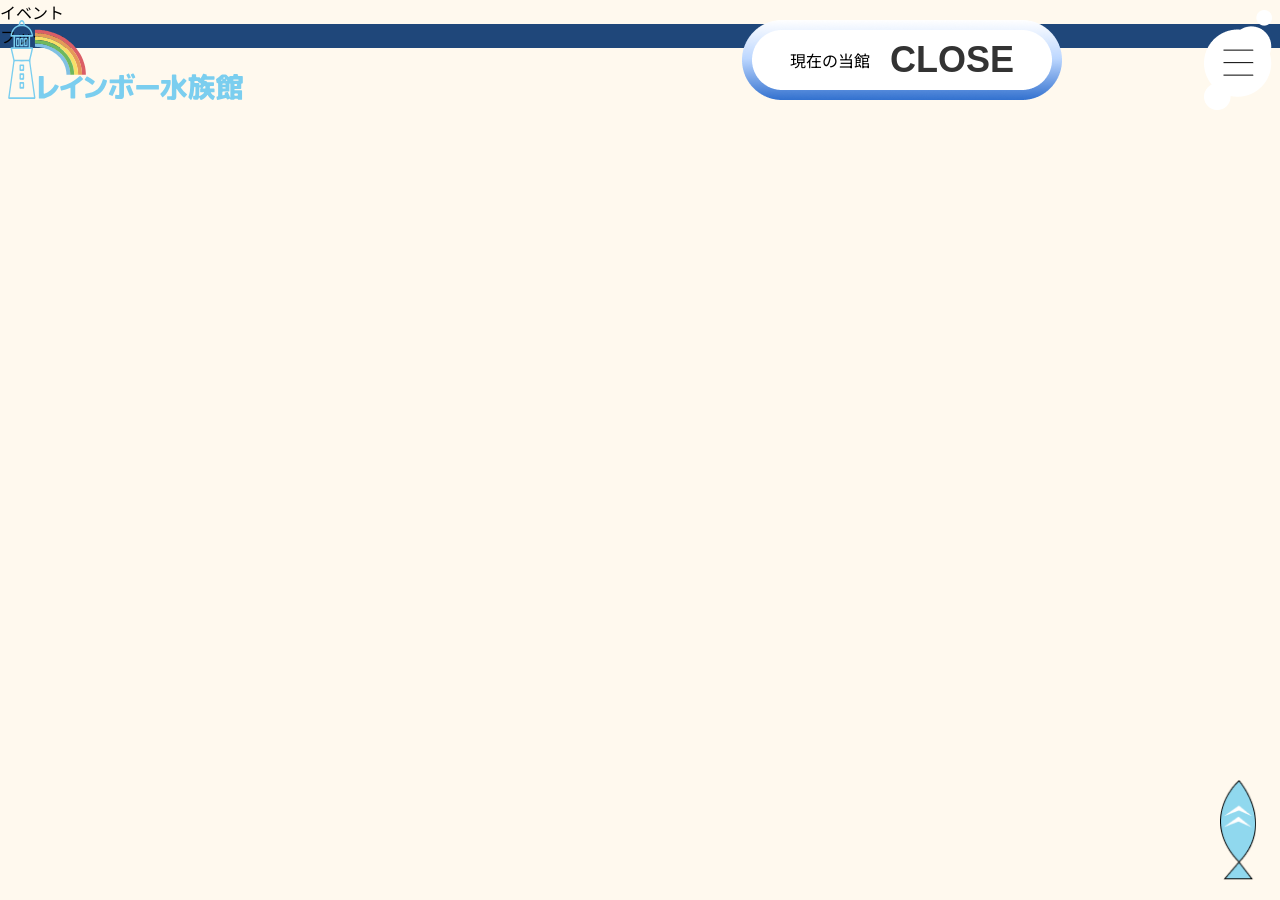
==== event.html @ 1701c0ee "更新" ====
<!doctype html>
<html lang="ja">
  <head>
    <meta charset="UTF-8" />
    <meta name="viewport" content="width=device-width, initial-scale=1.0" />
    <link rel="stylesheet" href="css/common.css" />
    <link rel="stylesheet" href="css/event.css" />
    <link rel="preconnect" href="https://fonts.googleapis.com" />
    <link rel="preconnect" href="https://fonts.gstatic.com" crossorigin />
    <link
      href="https://fonts.googleapis.com/css2?family=Noto+Sans+JP:wght@100..900&display=swap"
      rel="stylesheet"
    />
    <title>レインボー水族館｜開催予定イベントのご案内</title>
    <meta name="robots" content="none" />
  </head>
  <body>
    <div id="header"></div>

    <main id="top">
      <div class="wrap">イベント</div>
    </main>

    <div id="footer"></div>

    <script src="js/script.js"></script>
  </body>
</html>
---- css/common.css ----
@charset "utf-8";
html {
  scroll-behavior: smooth;
}
/* 共通リセット */
* {
  margin: 0;
  padding: 0;
  box-sizing: border-box;
}
img {
  width: 100%;
  vertical-align: auto;
}
a {
  text-decoration: none;
  color: #333;
}
li {
  list-style: none;
}
/* ここまで */
body {
  background-color: #fff9ee;
  font-family: "arial", "Noto Sans JP", sans-serif;
}
/* header */
header {
  width: 100%;
  position: fixed;
  z-index: 1000;
  .inner {
    width: 100%;
    padding: 10px 8px;
    display: flex;
    justify-content: space-between;
    align-items: center;
    .logo {
      height: 80px;
      img {
        height: 100%;
        object-fit: contain;
      }
    }

    .menu {
      display: flex;
      justify-content: end;
      align-items: center;
      gap: 142px;
    }
  }
}

#nowtime {
  background-image: url(../img/open.png);
  background-position: center;
  background-repeat: no-repeat;
  background-size: cover;
  width: 320px;
  height: 80px;
  padding: 0px 48px;
  display: flex;
  justify-content: space-between;
  align-items: center;
  #status {
    font-size: 36px;
    font-weight: bold;
  }
}

#hummenu {
  width: 68px;
  height: 100px;
  background-size: cover;
  background-position: center;
  background-repeat: no-repeat;
  cursor: pointer;
  background-image: url(../img/hmnomal.png);
}
#hummenu.open {
  background-image: url(../img/hmopened.png);
}
/* nav */

#humnav {
  position: fixed;
  z-index: 15;
  background-color: hsla(194, 57%, 51%, 0.8);
  width: 0%;
  height: 0vh;
  top: 0;
  right: 0;
  padding: 100px 122px;
  border-radius: 50%;
  transform: translate(50%, -50%);
  transition: 0.6s 0.2s;
  opacity: 0;
  ul,
  div {
    opacity: 0;
    transition: 0.3s;
  }
}

#humnav.open {
  opacity: 1;
  width: 100%;
  height: 100vh;
  transform: translate(0%, 0%);

  border-radius: 0;
  transition: 0.6s;
  ul,
  div {
    opacity: 1;
    transition: 0.4s 0.3s;
  }
}

#humnav {
  display: flex;
  ul,
  div {
    flex: 1;
    color: #fff;
    a {
      color: #fff;
    }
  }
  ul {
    padding: 24px 0;
    display: flex;
    flex-direction: column;
    gap: 8px;
    li {
      flex: 1;
      border-bottom: 4px solid #fff;
      font-size: 32px;
      font-weight: bold;
      transition: 0.3s;
      &:hover {
        transform: scale(1.1);
      }
      span {
        font-weight: normal;
        font-size: 16px;
        display: block;
        padding-left: 2em;
      }
    }
  }
  .textarea {
    padding: 24px;
    display: flex;
    flex-direction: column;
    justify-content: end;
    align-items: end;
    gap: 24px;
    a {
      text-decoration: underline;
      transition: 0.3s;
      &:hover {
        letter-spacing: 0.1em;
      }
    }
  }
}

/* footer */

footer {
  background: #1f477a;
}

/* totop */

.totop {
  position: fixed;
  z-index: 90;
  width: 36px;
  height: 96px;
  bottom: 24px;
  right: 24px;
}

/* その他共通 */
.wrap {
  margin: 0 auto;
  width: 100%;
  /* max-width: 1000px; */
}
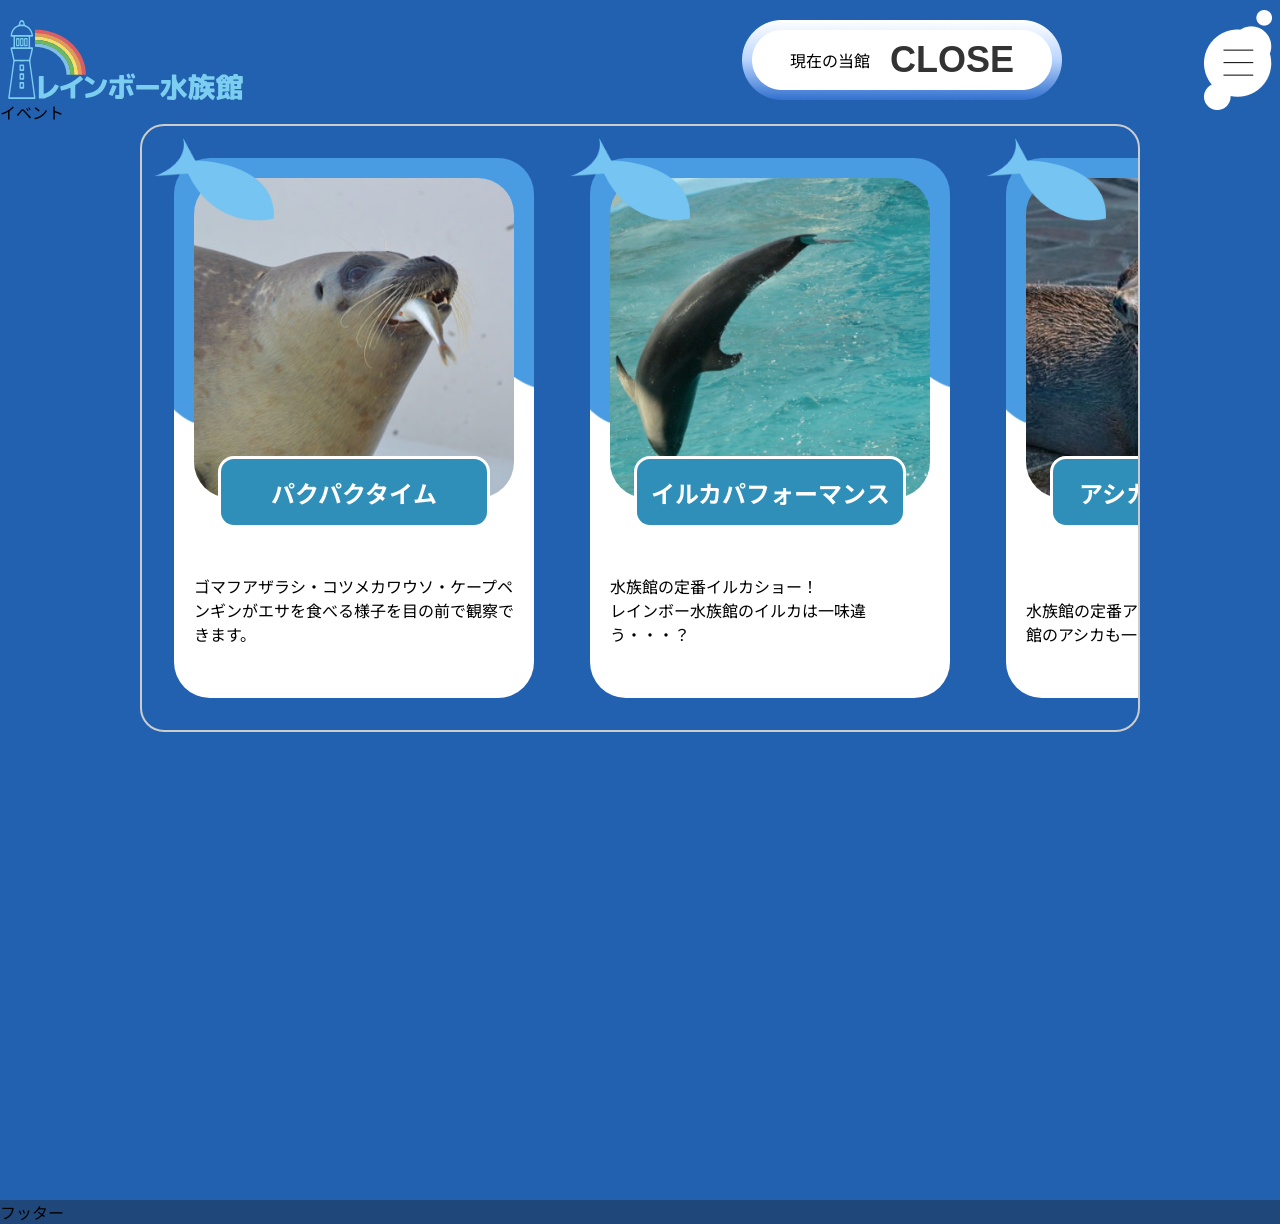
==== commit 380f8326: "更新" ====
--- a/event.html
+++ b/event.html
@@ -18,7 +18,79 @@
     <div id="header"></div>
 
     <main id="top">
-      <div class="wrap">イベント</div>
+      <div class="wrap">
+        イベント
+        <div class="event-grid">
+          <!-- 1grid -->
+          <div class="event-container">
+            <div class="event-cham"><img src="img/fish.png" alt="" /></div>
+            <div class="event-img">
+              <img src="img/mainevent1.jpg" alt="魚を食べるアザラシ" />
+            </div>
+            <div class="abs-title"><h3>パクパクタイム</h3></div>
+            <div class="event-text">
+              <p>
+                ゴマフアザラシ・コツメカワウソ・ケープペンギンがエサを食べる様子を目の前で観察できます。
+              </p>
+            </div>
+          </div>
+          <!--  -->
+          <!-- 1grid -->
+          <div class="event-container">
+            <div class="event-cham"><img src="img/fish.png" alt="" /></div>
+            <div class="event-img">
+              <img src="img/mainevent2.jpg" alt="イルカショー" />
+            </div>
+            <div class="abs-title"><h3>イルカパフォーマンス</h3></div>
+            <div class="event-text">
+              <p>
+                水族館の定番イルカショー！<br />レインボー水族館のイルカは一味違う・・・？
+              </p>
+            </div>
+          </div>
+          <!--  -->
+          <!-- 1grid -->
+          <div class="event-container">
+            <div class="event-cham"><img src="img/fish.png" alt="" /></div>
+            <div class="event-img">
+              <img src="img/mainevent3.jpg" alt="アシカパフォーマス" />
+            </div>
+            <div class="abs-title"><h3>アシカパフォーマス</h3></div>
+            <div class="event-text">
+              <p>
+                水族館の定番アシカショー！レインボー水族館のアシカも一味違う・・・？
+              </p>
+            </div>
+          </div>
+          <!--  -->
+          <!-- 1grid -->
+          <div class="event-container">
+            <div class="event-cham"><img src="img/fish.png" alt="" /></div>
+            <div class="event-img">
+              <img src="img/26020326_s.jpg" alt="魚を食べるアザラシ" />
+            </div>
+            <div class="abs-title"><h3>うみのうらがわツアー</h3></div>
+            <div class="event-text">
+              <p>普段は見られないバックヤードをスタッフの説明付きで探索！</p>
+            </div>
+          </div>
+          <!--  -->
+          <!-- 1grid -->
+          <div class="event-container">
+            <div class="event-cham"><img src="img/fish.png" alt="" /></div>
+            <div class="event-img">
+              <img src="img/mainevent5.jpg" alt="魚を食べるアザラシ" />
+            </div>
+            <div class="abs-title"><h3>ペンギン大行進</h3></div>
+            <div class="event-text">
+              <p>
+                大量のペンギンにたちが一斉にお散歩！かわいい姿を是非ご覧ください！
+              </p>
+            </div>
+          </div>
+          <!--  -->
+        </div>
+      </div>
     </main>
 
     <div id="footer"></div>
--- a/css/common.css
+++ b/css/common.css
@@ -21,13 +21,15 @@
 }
 /* ここまで */
 body {
-  background-color: #fff9ee;
+  background-color: #2260b0;
   font-family: "arial", "Noto Sans JP", sans-serif;
 }
 /* header */
 header {
   width: 100%;
   position: fixed;
+  top: 0;
+  left: 0;
   z-index: 1000;
   .inner {
     width: 100%;
@@ -175,18 +177,53 @@
 
 /* totop */
 
-.totop {
+#totop {
   position: fixed;
   z-index: 90;
   width: 36px;
   height: 96px;
   bottom: 24px;
   right: 24px;
+  transform: translateX(30px);
+  opacity: 0;
+  pointer-events: none;
+  transition: 0.3s;
+  /* アニメーション */
+  animation:
+    huwa 4s ease-in-out infinite,
+    gura 2s ease-in-out infinite;
+}
+
+#totop.active {
+  transform: translateX(0);
+  opacity: 1;
+  pointer-events: auto;
+}
+
+@keyframes huwa {
+  0%,
+  100% {
+    translate: 0 0;
+  }
+  50% {
+    translate: 0 -8px;
+  }
+}
+@keyframes gura {
+  0%,
+  100% {
+    rotate: -3deg;
+  }
+  50% {
+    rotate: 3deg;
+  }
 }
 
 /* その他共通 */
 .wrap {
-  margin: 0 auto;
-  width: 100%;
+  margin: 100px auto 200px;
+  width: 100%;
+  min-height: 100vh;
+
   /* max-width: 1000px; */
 }
--- a/css/event.css
+++ b/css/event.css
@@ -0,0 +1,71 @@
+@charset "utf-8";
+
+.wrap {
+  margin-top: 100px;
+  min-height: 100vh;
+}
+
+.event-grid {
+  display: flex;
+  gap: 56px;
+  width: 1000px;
+  margin: 0 auto;
+  overflow: auto;
+  padding: 32px;
+  scrollbar-width: none;
+  border: 2px solid #ccc;
+  border-radius: 24px;
+
+  .event-container {
+    position: relative;
+    width: 360px;
+    height: 540px;
+    border-radius: 36px;
+    background: url(../img/eventgrid.png) no-repeat center/cover;
+    padding: 20px;
+    display: flex;
+    flex-direction: column;
+    .event-img {
+      width: 320px;
+      height: 320px;
+      border-radius: 36px;
+      overflow: hidden;
+      img {
+        width: 100%;
+        height: 100%;
+        object-fit: cover;
+      }
+    }
+
+    .abs-title {
+      color: #fff;
+      background-color: #2f8fb8;
+      width: 272px;
+      height: 72px;
+      border-radius: 16px;
+      border: 3px solid #fff;
+      position: absolute;
+      top: 298px;
+      left: 50%;
+      transform: translate(-50%, 0);
+      display: grid;
+      place-items: center;
+      h3 {
+        font-size: 24px;
+        font-weight: bold;
+      }
+    }
+
+    .event-text {
+      margin-top: auto;
+      margin-bottom: 32px;
+    }
+
+    .event-cham {
+      width: 120px;
+      position: absolute;
+      top: -20px;
+      left: -20px;
+    }
+  }
+}
